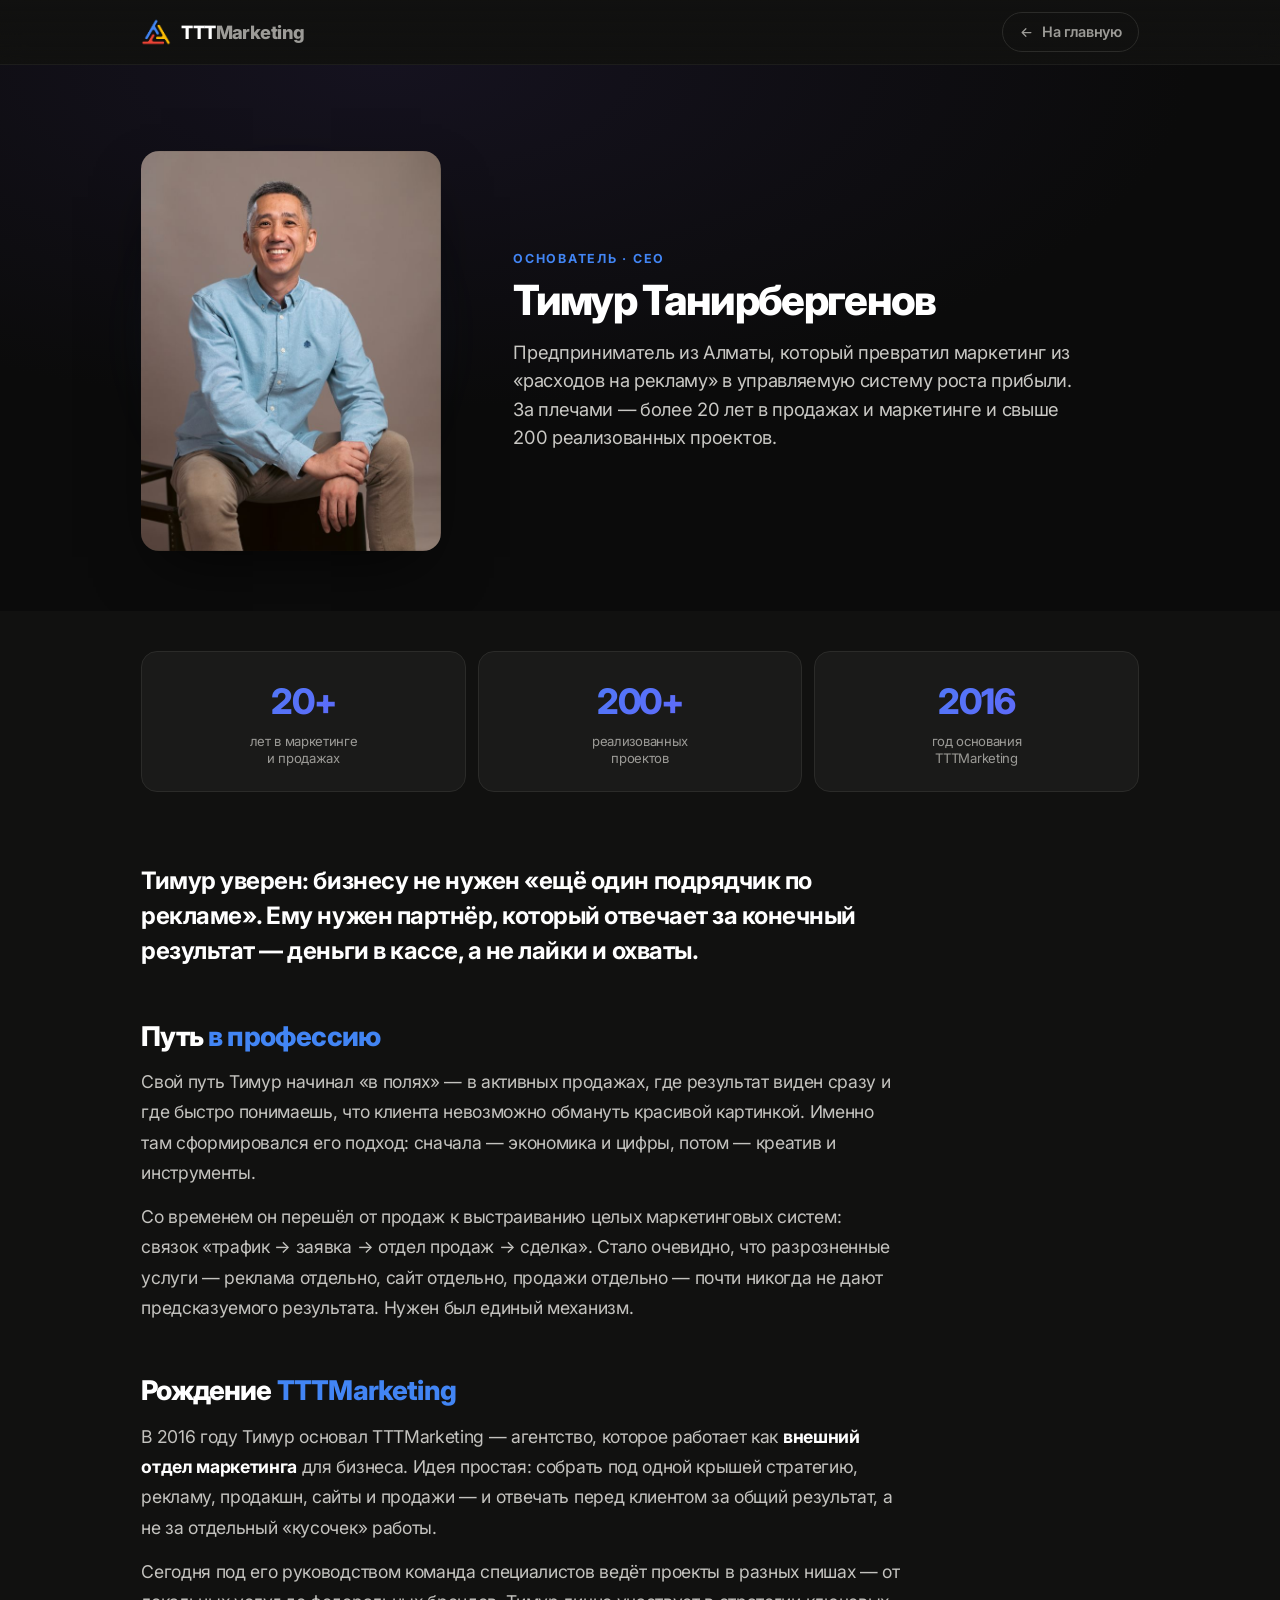
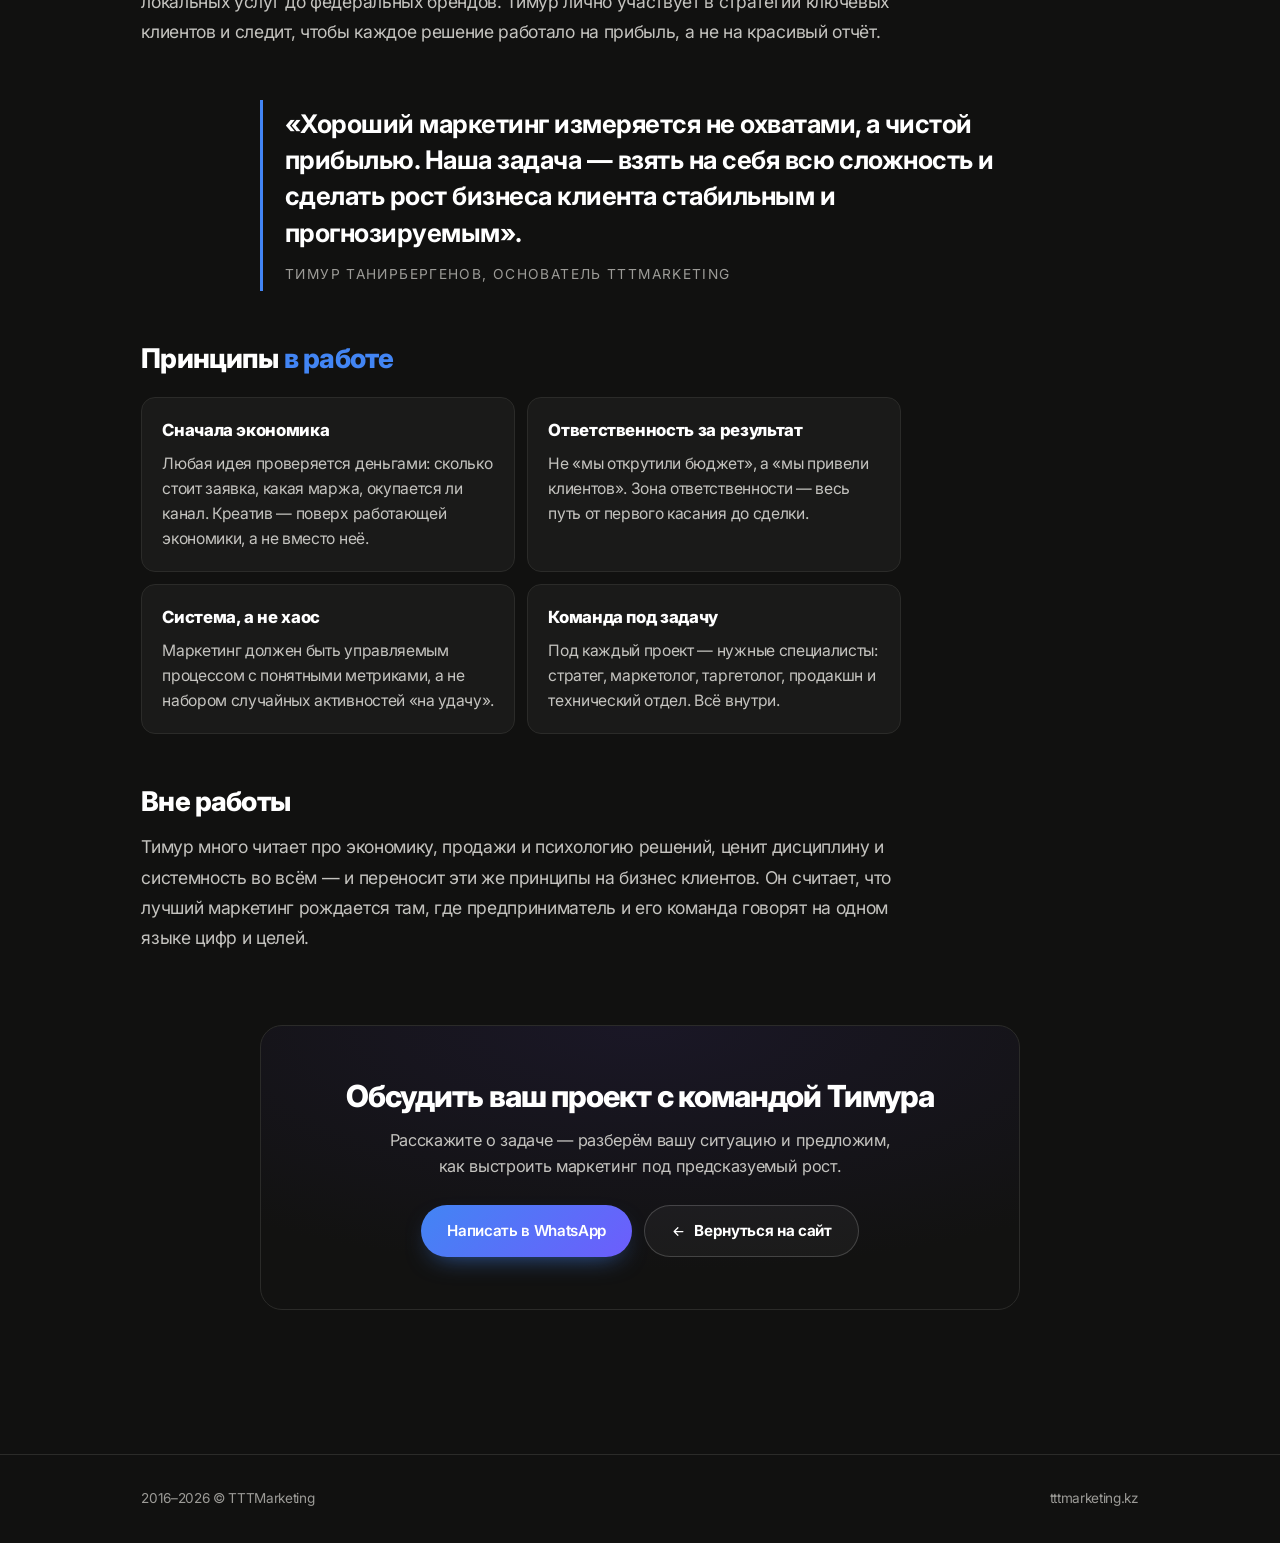
==== founder.html @ 8ee279b5 "feat: founder page, dir block cleanup, СИСТЕМА 3-word build-up, cases filter, SalesPRO copy trim - i" ====
<!DOCTYPE html>
<html lang="ru">
<head>
<meta charset="UTF-8" />
<meta name="viewport" content="width=device-width, initial-scale=1.0" />
<meta name="color-scheme" content="dark" />
<title>Об основателе — Тимур Танирбергенов · TTTMarketing</title>
<meta name="description" content="Тимур Танирбергенов — основатель и CEO TTTMarketing (Алматы). 20+ лет в маркетинге и продажах, более 200 реализованных проектов. История, подход и принципы." />
<meta name="robots" content="index, follow" />
<meta name="author" content="TTTMarketing" />
<meta property="og:title" content="Об основателе — Тимур Танирбергенов · TTTMarketing" />
<meta property="og:description" content="История, подход и принципы основателя TTTMarketing." />
<meta property="og:type" content="profile" />
<meta property="og:locale" content="ru_RU" />
<meta property="og:site_name" content="TTTMarketing" />
<meta property="og:url" content="https://tttmarketing.kz/founder.html" />
<meta property="og:image" content="https://tttmarketing.kz/assets/og-cover.jpg" />
<meta name="theme-color" content="#111110" />
<link rel="canonical" href="https://tttmarketing.kz/founder.html" />
<link rel="icon" type="image/png" href="assets/newlogo-mark.png" />
<link rel="apple-touch-icon" href="assets/newlogo-mark.png" />
<script type="application/ld+json">
{
  "@context": "https://schema.org",
  "@type": "Person",
  "name": "Тимур Танирбергенов",
  "jobTitle": "Основатель и CEO",
  "worksFor": { "@type": "Organization", "name": "TTTMarketing" },
  "url": "https://tttmarketing.kz/founder.html",
  "image": "https://tttmarketing.kz/assets/team-timur.jpg",
  "address": { "@type": "PostalAddress", "addressLocality": "Алматы", "addressCountry": "KZ" }
}
</script>
<link rel="preconnect" href="https://fonts.googleapis.com">
<link rel="preconnect" href="https://fonts.gstatic.com" crossorigin>
<link href="https://fonts.googleapis.com/css2?family=Inter:wght@400;500;600;700;800;900&display=swap" rel="stylesheet">
<style>
  :root{
    --bg:#111110; --panel:#1A1A19; --fg:#FFFFFF; --fg2:#9C9B97; --line:#2B2B29;
    --blue:#4285F4; --yellow:#FBBC05; --red:#EA4335;
    color-scheme:dark;
  }
  *{box-sizing:border-box;margin:0;padding:0}
  html{scroll-behavior:smooth}html,body{overflow-x:clip}
  body{background:var(--bg);color:var(--fg);font-family:"Inter",-apple-system,BlinkMacSystemFont,"Helvetica Neue",Arial,sans-serif;line-height:1.45;letter-spacing:-.02em;-webkit-font-smoothing:antialiased}
  a{color:inherit;text-decoration:none}
  .wrap{padding:0 clamp(20px,4vw,72px);max-width:1100px;margin:0 auto}
  .eyebrow{display:inline-flex;align-items:center;gap:9px;font-size:.72rem;letter-spacing:.06em;text-transform:uppercase;color:var(--fg2);font-weight:600}
  .mk{width:18px;height:18px;flex:none}

  /* ---- header ---- */
  header.bar{position:sticky;top:0;z-index:40;background:linear-gradient(180deg,rgba(17,17,16,.94),rgba(17,17,16,.6));backdrop-filter:blur(12px);border-bottom:1px solid rgba(255,255,255,.05)}
  .bar-in{display:flex;align-items:center;gap:22px;height:64px;max-width:1100px;margin:0 auto;padding:0 clamp(20px,4vw,72px)}
  .logo{display:flex;align-items:center;gap:10px;font-weight:800;font-size:1.15rem;letter-spacing:-.03em;margin-right:auto}
  .logo .m{width:30px;height:30px}
  .back{display:inline-flex;align-items:center;gap:8px;font-size:.9rem;font-weight:600;color:var(--fg2);padding:9px 16px;border-radius:999px;border:1px solid var(--line);transition:color .2s,border-color .2s,background .2s}
  .back:hover{color:#fff;border-color:rgba(66,133,244,.6);background:rgba(66,133,244,.08)}
  .back svg{width:15px;height:15px;fill:none;stroke:currentColor;stroke-width:2;stroke-linecap:round;stroke-linejoin:round}

  /* ---- hero ---- */
  .f-hero{position:relative;overflow:hidden;background:radial-gradient(90% 90% at 30% 0%,#15121f 0%,#0b0b0b 70%);padding:clamp(40px,8vw,86px) 0 clamp(34px,6vw,60px)}
  .f-hero-in{display:flex;flex-direction:column;align-items:center;text-align:center;gap:clamp(22px,5vw,40px)}
  .f-photo-wrap{position:relative;flex:0 0 auto}
  .f-glow{position:absolute;left:50%;top:46%;transform:translate(-50%,-50%);width:min(86%,340px);height:min(86%,340px);border-radius:50%;pointer-events:none;
    background:radial-gradient(circle,rgba(124,92,255,.42) 0%,rgba(79,142,247,.22) 44%,transparent 70%);filter:blur(28px)}
  .f-photo{position:relative;z-index:2;width:min(74%,300px);max-width:300px;height:auto;border-radius:18px;display:block;box-shadow:0 26px 60px -20px rgba(0,0,0,.7)}
  .f-id .role{font-size:.78rem;font-weight:700;letter-spacing:.14em;text-transform:uppercase;color:var(--blue)}
  .f-id h1{margin:10px 0 0;font-size:clamp(1.7rem,6vw,2.6rem);font-weight:800;letter-spacing:-.04em;line-height:1.1}
  .f-id .tagline{margin:14px auto 0;max-width:560px;color:#c9c8c4;font-size:clamp(1rem,2.4vw,1.15rem);line-height:1.55}

  /* ---- stats ---- */
  .f-stats{display:grid;grid-template-columns:repeat(3,1fr);gap:12px;margin-top:clamp(26px,5vw,40px)}
  .f-stat{border:1px solid var(--line);border-radius:16px;background:var(--panel);padding:clamp(16px,3vw,24px) 12px;text-align:center}
  .f-stat .num{font-size:clamp(1.5rem,5vw,2.2rem);font-weight:800;letter-spacing:-.03em;background:linear-gradient(135deg,#4285F4,#6d5dfc);-webkit-background-clip:text;background-clip:text;color:transparent}
  .f-stat .lbl{margin-top:6px;font-size:.82rem;color:var(--fg2);line-height:1.3}

  /* ---- article ---- */
  .f-article{padding:clamp(40px,7vw,72px) 0}
  .f-article .lead{font-size:clamp(1.15rem,2.8vw,1.5rem);font-weight:700;line-height:1.45;color:#fff;letter-spacing:-.02em;max-width:760px}
  .f-block{margin-top:clamp(34px,5vw,52px);max-width:760px}
  .f-block h2{font-size:clamp(1.25rem,3.4vw,1.7rem);font-weight:800;letter-spacing:-.03em;line-height:1.2}
  .f-block h2 .accent{color:var(--blue)}
  .f-block p{margin-top:14px;color:#c4c3bf;font-size:clamp(1rem,2vw,1.1rem);line-height:1.72}
  .f-block p + p{margin-top:14px}
  .f-block b{color:#fff;font-weight:700}
  .f-quote{margin:clamp(34px,5vw,52px) auto 0;max-width:760px;border-left:3px solid var(--blue);padding:6px 0 6px 22px}
  .f-quote blockquote{font-size:clamp(1.2rem,3vw,1.6rem);font-weight:700;line-height:1.42;color:#fff;letter-spacing:-.02em}
  .f-quote cite{display:block;margin-top:14px;font-style:normal;font-size:.86rem;letter-spacing:.1em;text-transform:uppercase;color:var(--fg2)}

  /* ---- principles ---- */
  .f-princ{display:grid;gap:12px;margin-top:22px}
  @media(min-width:680px){.f-princ{grid-template-columns:repeat(2,1fr)}}
  .f-princ .it{border:1px solid var(--line);border-radius:14px;background:var(--panel);padding:20px}
  .f-princ .it h3{font-size:1.05rem;font-weight:800;letter-spacing:-.02em}
  .f-princ .it p{margin-top:8px;color:#c4c3bf;font-size:.98rem;line-height:1.6}

  /* ---- CTA ---- */
  .f-cta{margin:clamp(40px,7vw,72px) auto 0;max-width:760px;text-align:center;border:1px solid var(--line);border-radius:22px;background:radial-gradient(120% 120% at 50% 0%,#1a1726 0%,#121211 72%);padding:clamp(30px,6vw,52px) clamp(20px,5vw,44px)}
  .f-cta h2{font-size:clamp(1.3rem,3.6vw,1.9rem);font-weight:800;letter-spacing:-.03em;line-height:1.2}
  .f-cta p{margin:12px auto 0;max-width:520px;color:#c4c3bf;font-size:1.02rem;line-height:1.6}
  .f-cta .btns{display:flex;flex-wrap:wrap;gap:12px;justify-content:center;margin-top:26px}
  .btn-pri{display:inline-flex;align-items:center;gap:8px;background:linear-gradient(135deg,#4285F4,#6d5dfc);color:#fff;font-weight:600;font-size:.95rem;padding:14px 26px;border-radius:999px;box-shadow:0 10px 26px -12px rgba(66,133,244,.7);transition:transform .25s,box-shadow .3s}
  .btn-pri:hover{transform:translateY(-1px) scale(1.02);box-shadow:0 0 28px -6px rgba(109,93,252,.7)}
  .btn-ghost{display:inline-flex;align-items:center;gap:8px;border:1px solid rgba(255,255,255,.18);background:rgba(255,255,255,.04);color:#fff;font-weight:700;font-size:.95rem;padding:14px 26px;border-radius:999px;transition:border-color .25s,background .25s}
  .btn-ghost:hover{border-color:rgba(66,133,244,.7);background:rgba(66,133,244,.12)}

  /* ---- footer ---- */
  footer{border-top:1px solid var(--line);margin-top:clamp(40px,7vw,72px);padding:34px 0}
  .fbottom{display:flex;flex-wrap:wrap;gap:10px;justify-content:space-between;color:var(--fg2);font-size:.85rem}

  @media(min-width:860px){
    .f-hero-in{flex-direction:row;text-align:left;align-items:center;gap:clamp(40px,6vw,72px)}
    .f-id .tagline{margin-left:0}
    .f-photo{width:min(100%,320px)}
  }
  @media(prefers-reduced-motion:reduce){*{scroll-behavior:auto}}
</style>
</head>
<body>

<svg width="0" height="0" style="position:absolute" aria-hidden="true"><symbol id="ttt" viewBox="0 0 48 48">
  <image href="assets/newlogo-mark.png" x="0" y="0" width="48" height="48" preserveAspectRatio="xMidYMid meet"/>
</symbol></svg>

<header class="bar">
  <div class="bar-in">
    <a class="logo" href="index.html"><svg class="m"><use href="#ttt"/></svg><span>TTT<span style="color:var(--fg2)">Marketing</span></span></a>
    <a class="back" href="index.html#team"><svg viewBox="0 0 24 24" aria-hidden="true"><path d="M19 12H5M11 6l-6 6 6 6"/></svg>На главную</a>
  </div>
</header>

<main>
  <!-- HERO -->
  <section class="f-hero">
    <div class="wrap f-hero-in">
      <div class="f-photo-wrap">
        <span class="f-glow" aria-hidden="true"></span>
        <img class="f-photo" src="assets/team-timur.jpg" alt="Тимур Танирбергенов — основатель и CEO TTTMarketing" decoding="async">
      </div>
      <div class="f-id">
        <div class="role">Основатель · CEO</div>
        <h1>Тимур Танирбергенов</h1>
        <p class="tagline">Предприниматель из Алматы, который превратил маркетинг из «расходов на рекламу» в управляемую систему роста прибыли. За плечами — более 20 лет в продажах и маркетинге и свыше 200 реализованных проектов.</p>
      </div>
    </div>
  </section>

  <div class="wrap">
    <!-- STATS -->
    <div class="f-stats">
      <div class="f-stat"><div class="num">20+</div><div class="lbl">лет в маркетинге<br>и продажах</div></div>
      <div class="f-stat"><div class="num">200+</div><div class="lbl">реализованных<br>проектов</div></div>
      <div class="f-stat"><div class="num">2016</div><div class="lbl">год основания<br>TTTMarketing</div></div>
    </div>
  </div>

  <!-- ARTICLE -->
  <article class="f-article">
    <div class="wrap">
      <p class="lead">Тимур уверен: бизнесу не нужен «ещё один подрядчик по рекламе». Ему нужен партнёр, который отвечает за конечный результат — деньги в кассе, а не лайки и охваты.</p>

      <div class="f-block">
        <h2>Путь <span class="accent">в профессию</span></h2>
        <p>Свой путь Тимур начинал «в полях» — в активных продажах, где результат виден сразу и где быстро понимаешь, что клиента невозможно обмануть красивой картинкой. Именно там сформировался его подход: сначала — экономика и цифры, потом — креатив и инструменты.</p>
        <p>Со временем он перешёл от продаж к выстраиванию целых маркетинговых систем: связок «трафик → заявка → отдел продаж → сделка». Стало очевидно, что разрозненные услуги — реклама отдельно, сайт отдельно, продажи отдельно — почти никогда не дают предсказуемого результата. Нужен был единый механизм.</p>
      </div>

      <div class="f-block">
        <h2>Рождение <span class="accent">TTTMarketing</span></h2>
        <p>В 2016 году Тимур основал TTTMarketing — агентство, которое работает как <b>внешний отдел маркетинга</b> для бизнеса. Идея простая: собрать под одной крышей стратегию, рекламу, продакшн, сайты и продажи — и отвечать перед клиентом за общий результат, а не за отдельный «кусочек» работы.</p>
        <p>Сегодня под его руководством команда специалистов ведёт проекты в разных нишах — от локальных услуг до федеральных брендов. Тимур лично участвует в стратегии ключевых клиентов и следит, чтобы каждое решение работало на прибыль, а не на красивый отчёт.</p>
      </div>

      <div class="f-quote">
        <blockquote>«Хороший маркетинг измеряется не охватами, а чистой прибылью. Наша задача — взять на себя всю сложность и сделать рост бизнеса клиента стабильным и прогнозируемым».</blockquote>
        <cite>Тимур Танирбергенов, основатель TTTMarketing</cite>
      </div>

      <div class="f-block">
        <h2>Принципы <span class="accent">в работе</span></h2>
        <div class="f-princ">
          <div class="it"><h3>Сначала экономика</h3><p>Любая идея проверяется деньгами: сколько стоит заявка, какая маржа, окупается ли канал. Креатив — поверх работающей экономики, а не вместо неё.</p></div>
          <div class="it"><h3>Ответственность за результат</h3><p>Не «мы открутили бюджет», а «мы привели клиентов». Зона ответственности — весь путь от первого касания до сделки.</p></div>
          <div class="it"><h3>Система, а не хаос</h3><p>Маркетинг должен быть управляемым процессом с понятными метриками, а не набором случайных активностей «на удачу».</p></div>
          <div class="it"><h3>Команда под задачу</h3><p>Под каждый проект — нужные специалисты: стратег, маркетолог, таргетолог, продакшн и технический отдел. Всё внутри.</p></div>
        </div>
      </div>

      <div class="f-block">
        <h2>Вне работы</h2>
        <p>Тимур много читает про экономику, продажи и психологию решений, ценит дисциплину и системность во всём — и переносит эти же принципы на бизнес клиентов. Он считает, что лучший маркетинг рождается там, где предприниматель и его команда говорят на одном языке цифр и целей.</p>
      </div>

      <!-- CTA -->
      <div class="f-cta">
        <h2>Обсудить ваш проект с командой Тимура</h2>
        <p>Расскажите о задаче — разберём вашу ситуацию и предложим, как выстроить маркетинг под предсказуемый рост.</p>
        <div class="btns">
          <a class="btn-pri" href="https://wa.me/77007998440?text=%D0%97%D0%B4%D1%80%D0%B0%D0%B2%D1%81%D1%82%D0%B2%D1%83%D0%B9%D1%82%D0%B5!%20%D0%A5%D0%BE%D1%87%D1%83%20%D0%BE%D0%B1%D1%81%D1%83%D0%B4%D0%B8%D1%82%D1%8C%20%D0%BF%D1%80%D0%BE%D0%B5%D0%BA%D1%82%20%D0%BF%D0%BE%20%D0%BC%D0%B0%D1%80%D0%BA%D0%B5%D1%82%D0%B8%D0%BD%D0%B3%D1%83." target="_blank" rel="noopener">Написать в WhatsApp</a>
          <a class="btn-ghost" href="index.html#team"><svg width="15" height="15" viewBox="0 0 24 24" fill="none" stroke="currentColor" stroke-width="2" stroke-linecap="round" stroke-linejoin="round" aria-hidden="true"><path d="M19 12H5M11 6l-6 6 6 6"/></svg>Вернуться на сайт</a>
        </div>
      </div>
    </div>
  </article>
</main>

<footer>
  <div class="wrap fbottom"><span>2016–2026 © TTTMarketing</span><span>tttmarketing.kz</span></div>
</footer>

</body>
</html>
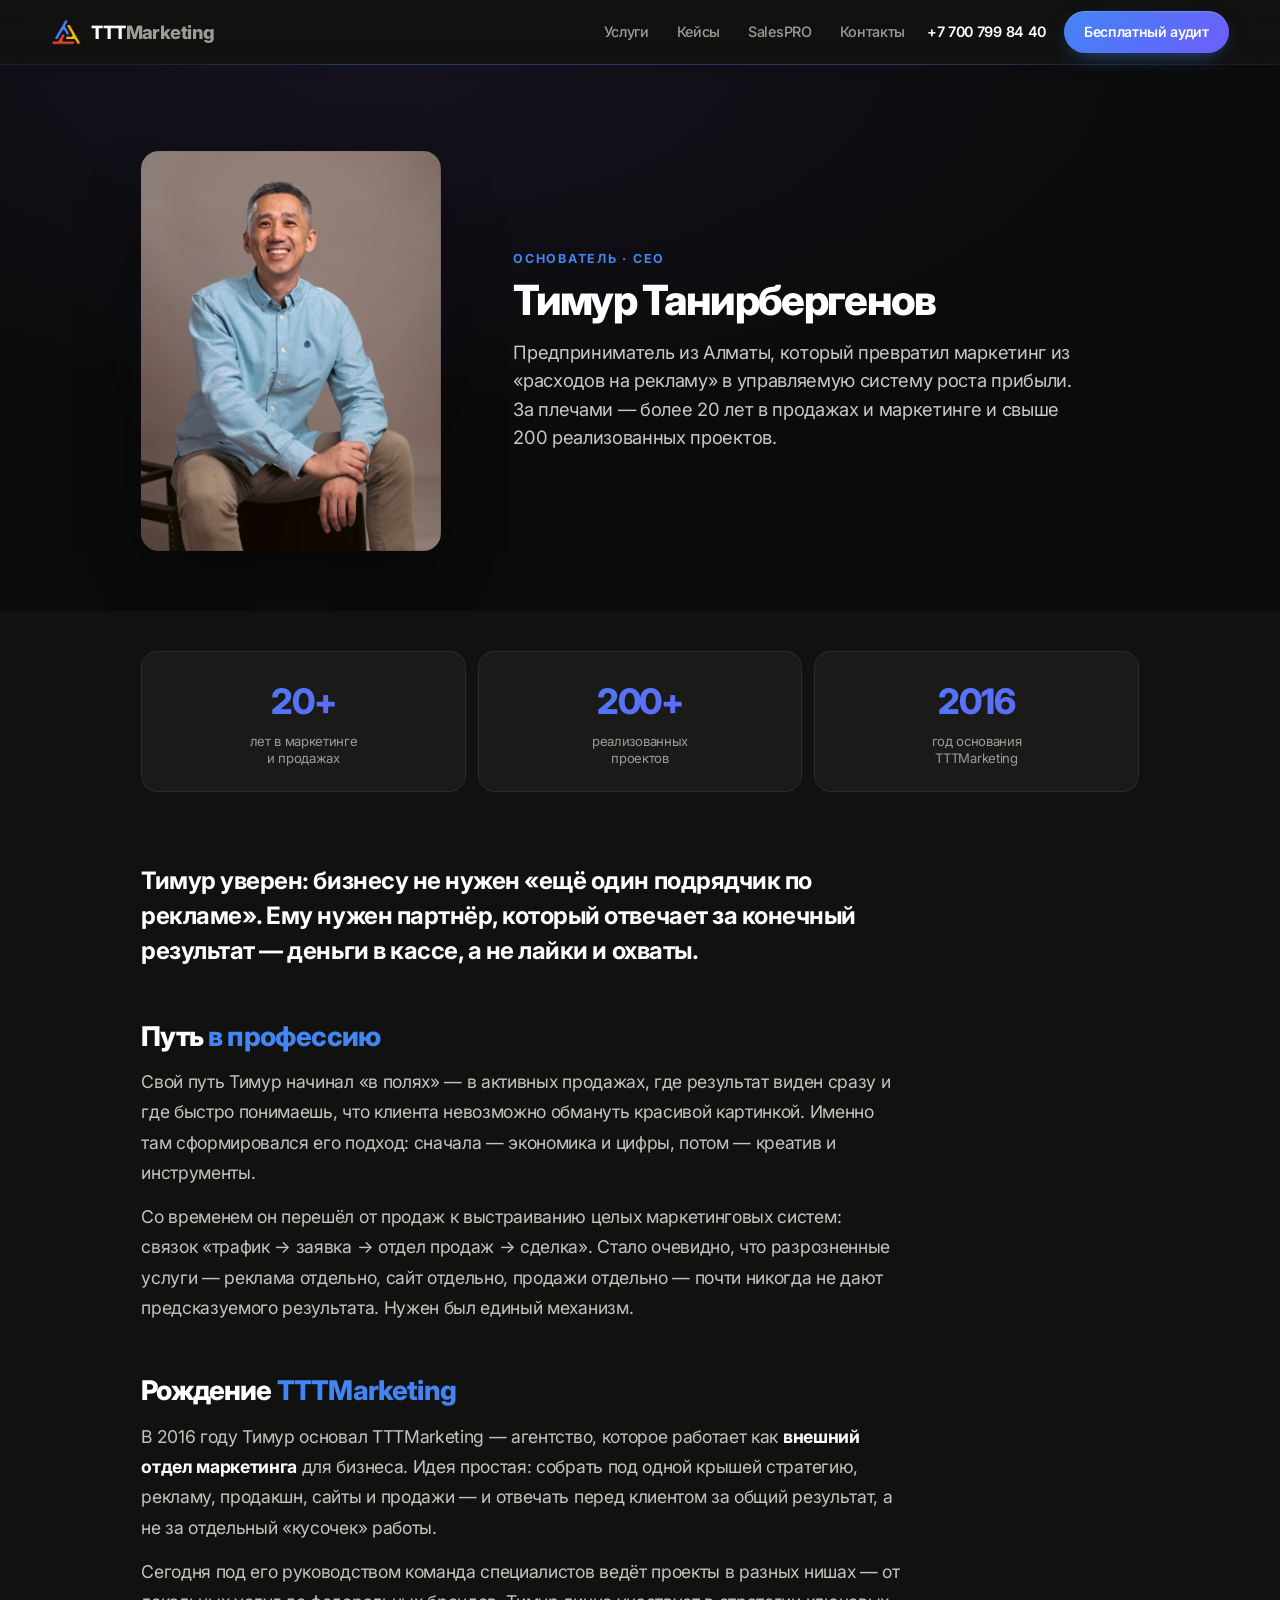
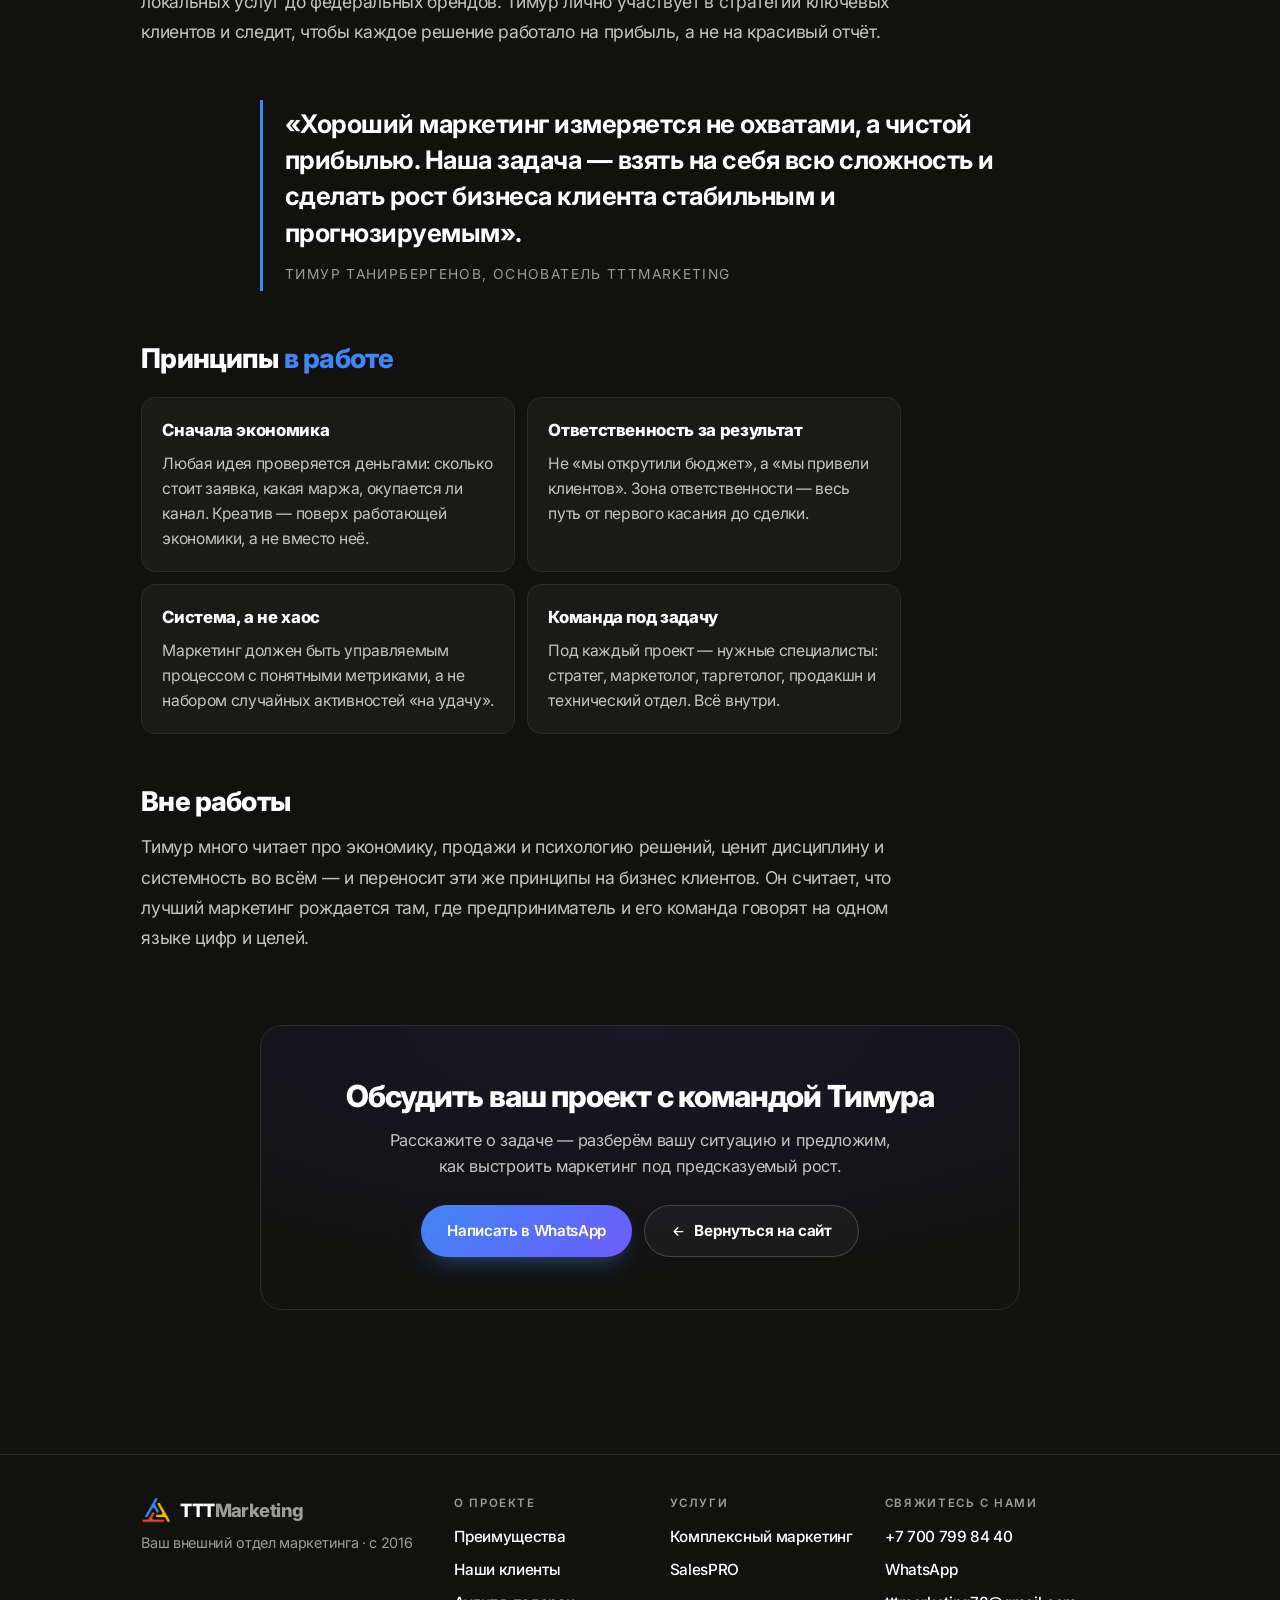
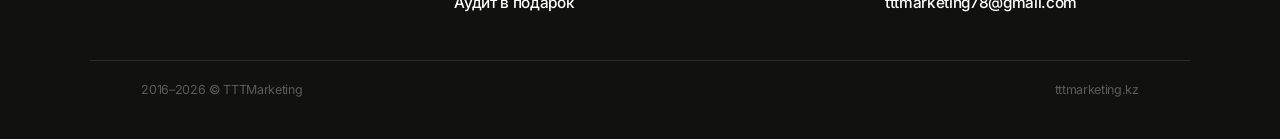
==== commit d09791ed: "feat: раздел «За кадром» (свайп-полароиды), морфинг фона + светлые секции, единые шапка/футер - Шапк" ====
--- a/founder.html
+++ b/founder.html
@@ -48,14 +48,47 @@
   .eyebrow{display:inline-flex;align-items:center;gap:9px;font-size:.72rem;letter-spacing:.06em;text-transform:uppercase;color:var(--fg2);font-weight:600}
   .mk{width:18px;height:18px;flex:none}
 
-  /* ---- header ---- */
-  header.bar{position:sticky;top:0;z-index:40;background:linear-gradient(180deg,rgba(17,17,16,.94),rgba(17,17,16,.6));backdrop-filter:blur(12px);border-bottom:1px solid rgba(255,255,255,.05)}
-  .bar-in{display:flex;align-items:center;gap:22px;height:64px;max-width:1100px;margin:0 auto;padding:0 clamp(20px,4vw,72px)}
+  /* ---- header (унифицирован с главной) ---- */
+  header.bar{position:sticky;top:0;z-index:40;background:linear-gradient(180deg,rgba(17,17,16,.94),rgba(17,17,16,.6));backdrop-filter:blur(12px);border-bottom:1px solid rgba(255,255,255,.05);transition:background .3s,border-color .3s}
+  header.bar.scrolled{background:rgba(14,14,13,.9);border-bottom-color:var(--line)}
+  header.bar::after{content:"";position:absolute;left:0;right:0;bottom:-1px;height:1px;pointer-events:none;background:linear-gradient(90deg,transparent 6%,rgba(66,133,244,.55) 30%,rgba(109,93,252,.6) 50%,rgba(66,133,244,.55) 70%,transparent 94%);box-shadow:0 0 14px rgba(66,133,244,.35);opacity:.55;transition:opacity .3s}
+  header.bar.scrolled::after{opacity:1}
+  .bar-in{display:flex;align-items:center;gap:22px;height:64px;max-width:1800px;margin:0 auto;padding:0 clamp(20px,4vw,72px)}
   .logo{display:flex;align-items:center;gap:10px;font-weight:800;font-size:1.15rem;letter-spacing:-.03em;margin-right:auto}
   .logo .m{width:30px;height:30px}
-  .back{display:inline-flex;align-items:center;gap:8px;font-size:.9rem;font-weight:600;color:var(--fg2);padding:9px 16px;border-radius:999px;border:1px solid var(--line);transition:color .2s,border-color .2s,background .2s}
-  .back:hover{color:#fff;border-color:rgba(66,133,244,.6);background:rgba(66,133,244,.08)}
-  .back svg{width:15px;height:15px;fill:none;stroke:currentColor;stroke-width:2;stroke-linecap:round;stroke-linejoin:round}
+  .bar-actions{display:none;align-items:center;gap:18px}
+  @media(min-width:880px){.bar-actions{display:flex}}
+  .bar-phone{font-size:.9rem;font-weight:600;color:var(--fg);white-space:nowrap;transition:color .2s}
+  .bar-phone:hover{color:var(--blue)}
+  .bar-cta{display:inline-flex;align-items:center;gap:7px;background:linear-gradient(135deg,#4285F4,#6d5dfc);color:#fff;font-weight:600;font-size:.88rem;padding:11px 20px;border-radius:999px;white-space:nowrap;box-shadow:0 8px 22px -10px rgba(66,133,244,.7),inset 0 1px 0 rgba(255,255,255,.18);transition:transform .25s cubic-bezier(.25,1,.5,1),box-shadow .3s}
+  .bar-cta:hover{transform:translateY(-1px) scale(1.02);box-shadow:0 0 28px -6px rgba(109,93,252,.7),0 14px 30px -12px rgba(66,133,244,.78)}
+  .bar-cta:active{transform:translateY(0) scale(.99)}
+  .nav-links{display:none;gap:28px}.nav-links a{font-size:.9rem;color:var(--fg2);font-weight:500;transition:color .2s}.nav-links a:hover{color:var(--fg)}
+  .menu{display:flex;flex-direction:column;gap:5px;cursor:pointer;background:none;border:none;padding:4px;position:relative;z-index:60}
+  .menu span{width:26px;height:2px;background:var(--fg);border-radius:2px;transition:transform .3s ease,opacity .2s;transform-origin:center}
+  body.nav-open .menu span:nth-child(1){transform:translateY(3.5px) rotate(45deg)}
+  body.nav-open .menu span:nth-child(2){transform:translateY(-3.5px) rotate(-45deg)}
+  @media(min-width:880px){.nav-links{display:flex}.menu{display:none}}
+  #mnav{position:fixed;inset:0;z-index:50;background:rgba(17,17,16,.97);backdrop-filter:blur(12px);display:flex;flex-direction:column;justify-content:center;gap:6px;padding:0 26px;opacity:0;visibility:hidden;transform:translateY(-8px);transition:opacity .3s,transform .3s,visibility .3s}
+  body.nav-open #mnav{opacity:1;visibility:visible;transform:none}
+  body.nav-open header.bar{z-index:60}
+  body.nav-open{overflow:hidden}
+  #mnav a{position:relative;display:inline-block;width:max-content;max-width:100%;font-size:clamp(1.9rem,9vw,2.6rem);font-weight:800;letter-spacing:-.035em;color:var(--fg);padding:12px 2px;opacity:0;transform:translateY(16px);transition:opacity .45s ease,transform .45s cubic-bezier(.2,.8,.2,1)}
+  body.nav-open #mnav a{opacity:1;transform:none}
+  body.nav-open #mnav a:nth-of-type(1){transition-delay:.04s}
+  body.nav-open #mnav a:nth-of-type(2){transition-delay:.10s}
+  body.nav-open #mnav a:nth-of-type(3){transition-delay:.16s}
+  body.nav-open #mnav a:nth-of-type(4){transition-delay:.22s}
+  body.nav-open #mnav a:nth-of-type(5){transition-delay:.28s}
+  @media(prefers-reduced-motion:reduce){body.nav-open #mnav a{transition-delay:0s}}
+  .mnav-close{position:absolute;top:16px;right:16px;z-index:3;width:46px;height:46px;display:grid;place-items:center;background:rgba(255,255,255,.06);border:1px solid var(--line);border-radius:50%;cursor:pointer;transition:background .2s,transform .2s}
+  .mnav-close:hover{background:rgba(255,255,255,.12);transform:rotate(90deg)}
+  .mnav-close svg{width:20px;height:20px;fill:none;stroke:var(--fg);stroke-width:2;stroke-linecap:round}
+  #mnav a:not(.mn-cta)::after{content:"";position:absolute;left:2px;right:2px;bottom:6px;height:2px;border-radius:2px;background:linear-gradient(90deg,#4285F4,#6366F1,#FF8A3D);transform:scaleX(0);transform-origin:left;transition:transform .35s cubic-bezier(.2,.8,.2,1)}
+  #mnav a:not(.mn-cta):hover::after,#mnav a:not(.mn-cta):active::after,#mnav a:not(.mn-cta):focus-visible::after{transform:scaleX(1)}
+  #mnav a:not(.mn-cta):hover,#mnav a:not(.mn-cta):active,#mnav a:not(.mn-cta):focus-visible{background:linear-gradient(90deg,#4285F4,#6366F1,#FF8A3D);-webkit-background-clip:text;background-clip:text;color:transparent;-webkit-text-fill-color:transparent}
+  #mnav .mn-cta{align-self:stretch;width:auto;margin-top:24px;border-radius:999px;background:linear-gradient(135deg,#4285F4,#6d5dfc);color:#fff;text-align:center;font-size:1.05rem;font-weight:600;padding:17px;letter-spacing:-.01em;box-shadow:0 10px 26px -12px rgba(66,133,244,.6)}
+  @media(min-width:880px){#mnav{display:none}}
 
   /* ---- hero ---- */
   .f-hero{position:relative;overflow:hidden;background:radial-gradient(90% 90% at 30% 0%,#15121f 0%,#0b0b0b 70%);padding:clamp(40px,8vw,86px) 0 clamp(34px,6vw,60px)}
@@ -104,9 +137,18 @@
   .btn-ghost{display:inline-flex;align-items:center;gap:8px;border:1px solid rgba(255,255,255,.18);background:rgba(255,255,255,.04);color:#fff;font-weight:700;font-size:.95rem;padding:14px 26px;border-radius:999px;transition:border-color .25s,background .25s}
   .btn-ghost:hover{border-color:rgba(66,133,244,.7);background:rgba(66,133,244,.12)}
 
-  /* ---- footer ---- */
-  footer{border-top:1px solid var(--line);margin-top:clamp(40px,7vw,72px);padding:34px 0}
-  .fbottom{display:flex;flex-wrap:wrap;gap:10px;justify-content:space-between;color:var(--fg2);font-size:.85rem}
+  /* ---- footer (унифицирован с главной) ---- */
+  footer{border-top:1px solid var(--line);margin-top:clamp(40px,7vw,72px);padding:40px 0}
+  .fcols{display:grid;grid-template-columns:1fr 1fr;gap:30px 20px}
+  .fbrand{grid-column:1/-1;display:flex;flex-direction:column;gap:8px}
+  .fbrand .logo{display:flex;align-items:center;gap:9px;font-weight:800;font-size:1.15rem;margin-right:0}
+  .fbrand .logo .m{width:30px;height:30px}
+  .fbrand p{color:var(--fg2);font-size:.9rem}
+  footer h4{font-size:.72rem;letter-spacing:.14em;text-transform:uppercase;color:var(--fg2);margin-bottom:14px;font-weight:600}
+  .fcol a{display:block;color:var(--fg);font-size:.96rem;margin-bottom:11px;font-weight:500}
+  .fcol a:hover{color:var(--blue)}
+  .fbottom{display:flex;justify-content:space-between;gap:12px;flex-wrap:wrap;margin-top:34px;padding-top:20px;border-top:1px solid var(--line);font-size:.78rem;color:#5c5b57}
+  @media(min-width:760px){.fcols{grid-template-columns:1.5fr 1fr 1fr 1.3fr}.fbrand{grid-column:auto}}
 
   @media(min-width:860px){
     .f-hero-in{flex-direction:row;text-align:left;align-items:center;gap:clamp(40px,6vw,72px)}
@@ -124,10 +166,29 @@
 
 <header class="bar">
   <div class="bar-in">
-    <a class="logo" href="index.html"><svg class="m"><use href="#ttt"/></svg><span>TTT<span style="color:var(--fg2)">Marketing</span></span></a>
-    <a class="back" href="index.html#team"><svg viewBox="0 0 24 24" aria-hidden="true"><path d="M19 12H5M11 6l-6 6 6 6"/></svg>На главную</a>
+    <a class="logo" href="index.html"><svg class="m"><use href="#ttt"/></svg><span class="logo-name">TTT<span style="color:var(--fg2)">Marketing</span></span></a>
+    <nav class="nav-links">
+      <a href="index.html#services">Услуги</a>
+      <a href="index.html#clients">Кейсы</a>
+      <a href="salespro.html">SalesPRO</a>
+      <a href="index.html#contact">Контакты</a>
+    </nav>
+    <div class="bar-actions">
+      <a class="bar-phone" href="tel:+77007998440">+7 700 799 84 40</a>
+      <a class="bar-cta" href="https://wa.me/77007998440?text=%D0%97%D0%B4%D1%80%D0%B0%D0%B2%D1%81%D1%82%D0%B2%D1%83%D0%B9%D1%82%D0%B5!%20%D0%A5%D0%BE%D1%87%D1%83%20%D0%BF%D0%BE%D0%BB%D1%83%D1%87%D0%B8%D1%82%D1%8C%20%D0%B1%D0%B5%D1%81%D0%BF%D0%BB%D0%B0%D1%82%D0%BD%D1%83%D1%8E%20%D0%B4%D0%B8%D0%B0%D0%B3%D0%BD%D0%BE%D1%81%D1%82%D0%B8%D0%BA%D1%83%20%D0%BC%D0%B0%D1%80%D0%BA%D0%B5%D1%82%D0%B8%D0%BD%D0%B3%D0%B0." target="_blank" rel="noopener">Бесплатный аудит</a>
+    </div>
+    <button class="menu" type="button" aria-label="Открыть меню" aria-expanded="false" aria-controls="mnav"><span></span><span></span></button>
   </div>
 </header>
+
+<nav id="mnav" aria-label="Мобильное меню">
+  <button class="mnav-close" type="button" aria-label="Закрыть меню"><svg viewBox="0 0 24 24" aria-hidden="true"><path d="M6 6l12 12M18 6L6 18"/></svg></button>
+  <a href="index.html#services">Услуги</a>
+  <a href="index.html#clients">Кейсы</a>
+  <a href="salespro.html">SalesPRO</a>
+  <a href="index.html#contact">Контакты</a>
+  <a class="mn-cta" href="https://wa.me/77007998440?text=%D0%97%D0%B4%D1%80%D0%B0%D0%B2%D1%81%D1%82%D0%B2%D1%83%D0%B9%D1%82%D0%B5!%20%D0%A5%D0%BE%D1%87%D1%83%20%D0%BE%D0%B1%D1%81%D1%83%D0%B4%D0%B8%D1%82%D1%8C%20%D0%BF%D1%80%D0%BE%D0%B5%D0%BA%D1%82%20%D0%BF%D0%BE%20%D0%BC%D0%B0%D1%80%D0%BA%D0%B5%D1%82%D0%B8%D0%BD%D0%B3%D1%83." target="_blank" rel="noopener">Написать в WhatsApp →</a>
+</nav>
 
 <main>
   <!-- HERO -->
@@ -205,8 +266,27 @@
 </main>
 
 <footer>
+  <div class="wrap fcols">
+    <div class="fbrand"><div class="logo"><svg class="m"><use href="#ttt"/></svg><span class="logo-name">TTT<span style="color:var(--fg2)">Marketing</span></span></div><p>Ваш внешний отдел маркетинга · с 2016</p></div>
+    <div class="fcol"><h4>О проекте</h4><a href="index.html#strengths">Преимущества</a><a href="index.html#clients">Наши клиенты</a><a href="index.html#contact">Аудит в подарок</a></div>
+    <div class="fcol"><h4>Услуги</h4><a href="index.html#services">Комплексный маркетинг</a><a href="salespro.html">SalesPRO</a></div>
+    <div class="fcol"><h4>Свяжитесь с нами</h4><a href="tel:+77007998440">+7 700 799 84 40</a><a href="https://wa.me/77007998440?text=%D0%97%D0%B4%D1%80%D0%B0%D0%B2%D1%81%D1%82%D0%B2%D1%83%D0%B9%D1%82%D0%B5!%20%D0%A5%D0%BE%D1%87%D1%83%20%D0%BE%D0%B1%D1%81%D1%83%D0%B4%D0%B8%D1%82%D1%8C%20%D0%BF%D1%80%D0%BE%D0%B5%D0%BA%D1%82%20%D0%BF%D0%BE%20%D0%BC%D0%B0%D1%80%D0%BA%D0%B5%D1%82%D0%B8%D0%BD%D0%B3%D1%83." target="_blank" rel="noopener">WhatsApp</a><a href="mailto:tttmarketing78@gmail.com">tttmarketing78@gmail.com</a></div>
+  </div>
   <div class="wrap fbottom"><span>2016–2026 © TTTMarketing</span><span>tttmarketing.kz</span></div>
 </footer>
 
+<script>
+/* Мобильное меню + подсветка шапки при скролле (унифицировано с главной) */
+(function(){
+  var burger=document.querySelector('.menu'),mnav=document.getElementById('mnav');
+  function set(o){document.body.classList.toggle('nav-open',o);if(burger){burger.setAttribute('aria-expanded',o?'true':'false');burger.setAttribute('aria-label',o?'Закрыть меню':'Открыть меню');}}
+  if(burger)burger.addEventListener('click',function(){set(!document.body.classList.contains('nav-open'));});
+  if(mnav){var close=mnav.querySelector('.mnav-close');if(close)close.addEventListener('click',function(){set(false);});mnav.querySelectorAll('a').forEach(function(a){a.addEventListener('click',function(){set(false);});});}
+  document.addEventListener('keydown',function(e){if(e.key==='Escape')set(false);});
+  var bar=document.querySelector('header.bar');
+  if(bar){var onScroll=function(){bar.classList.toggle('scrolled',window.scrollY>10);};onScroll();window.addEventListener('scroll',onScroll,{passive:true});}
+})();
+</script>
+
 </body>
 </html>
